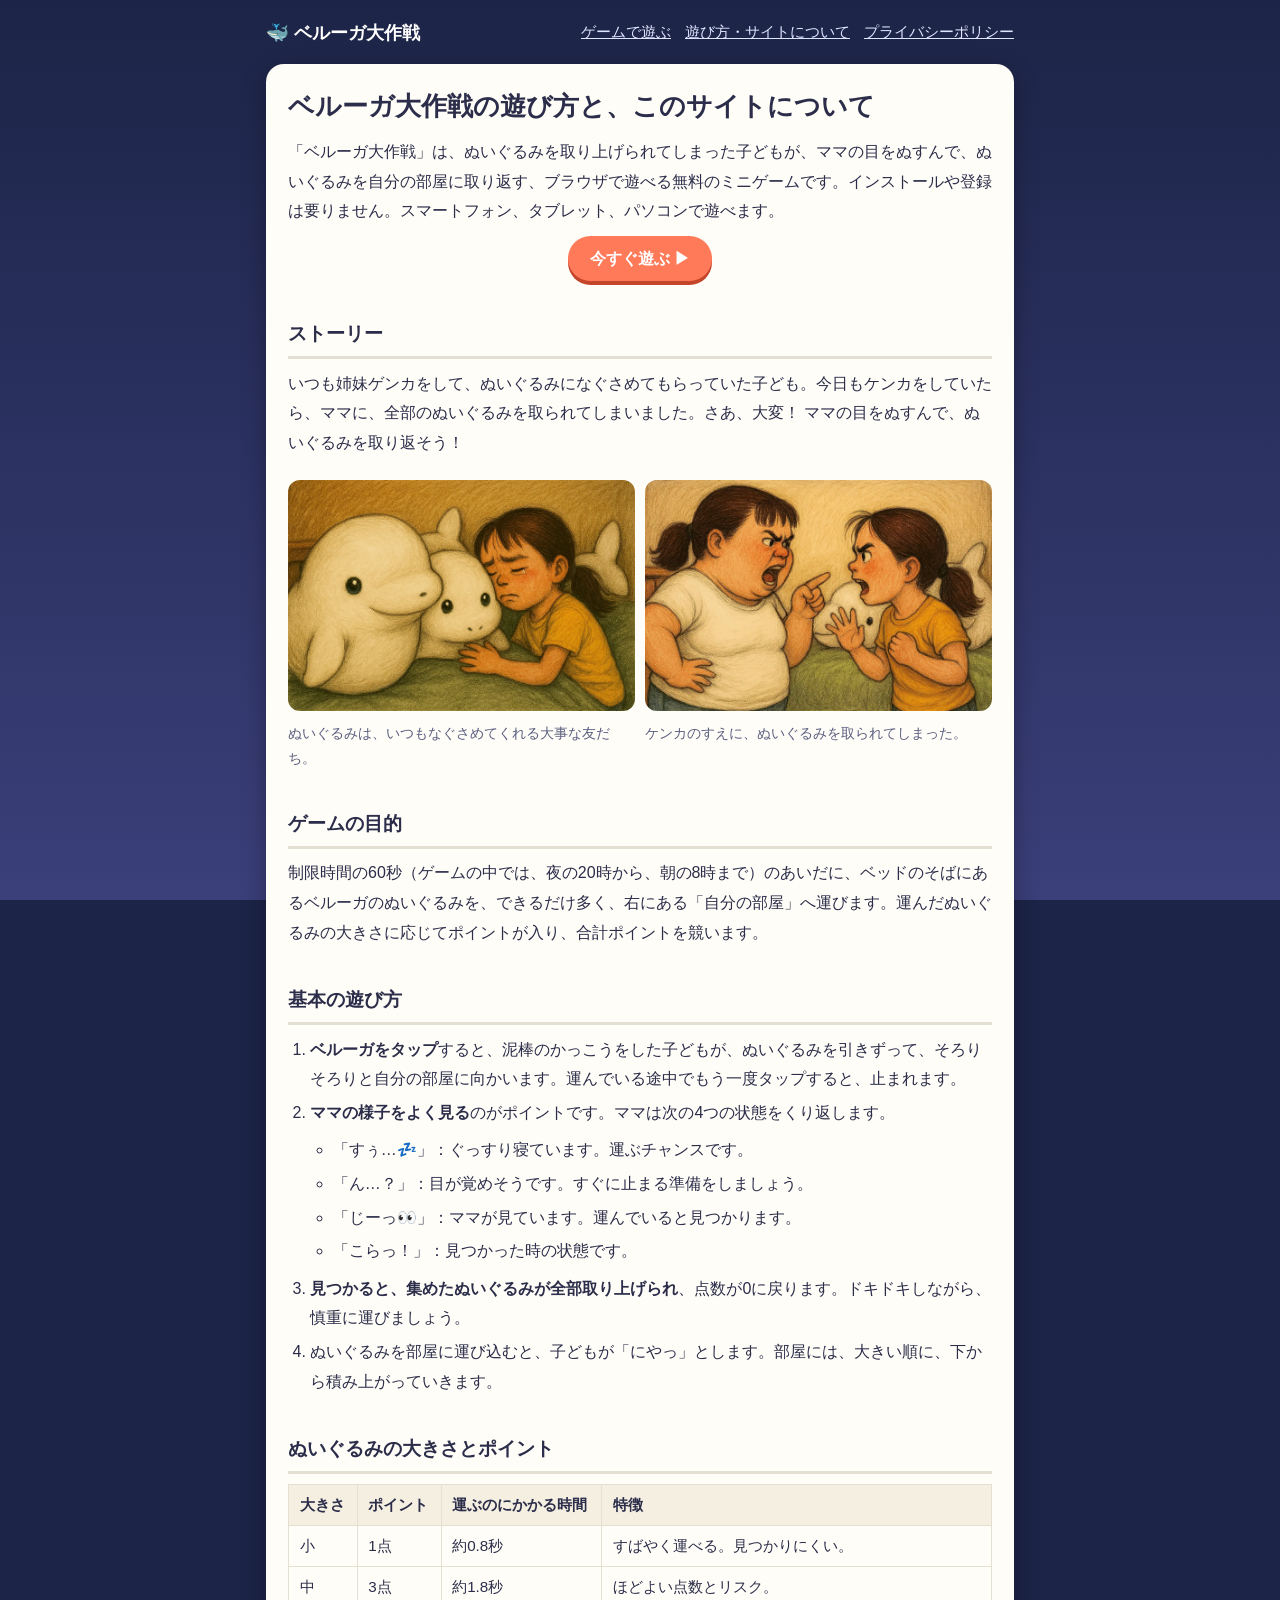
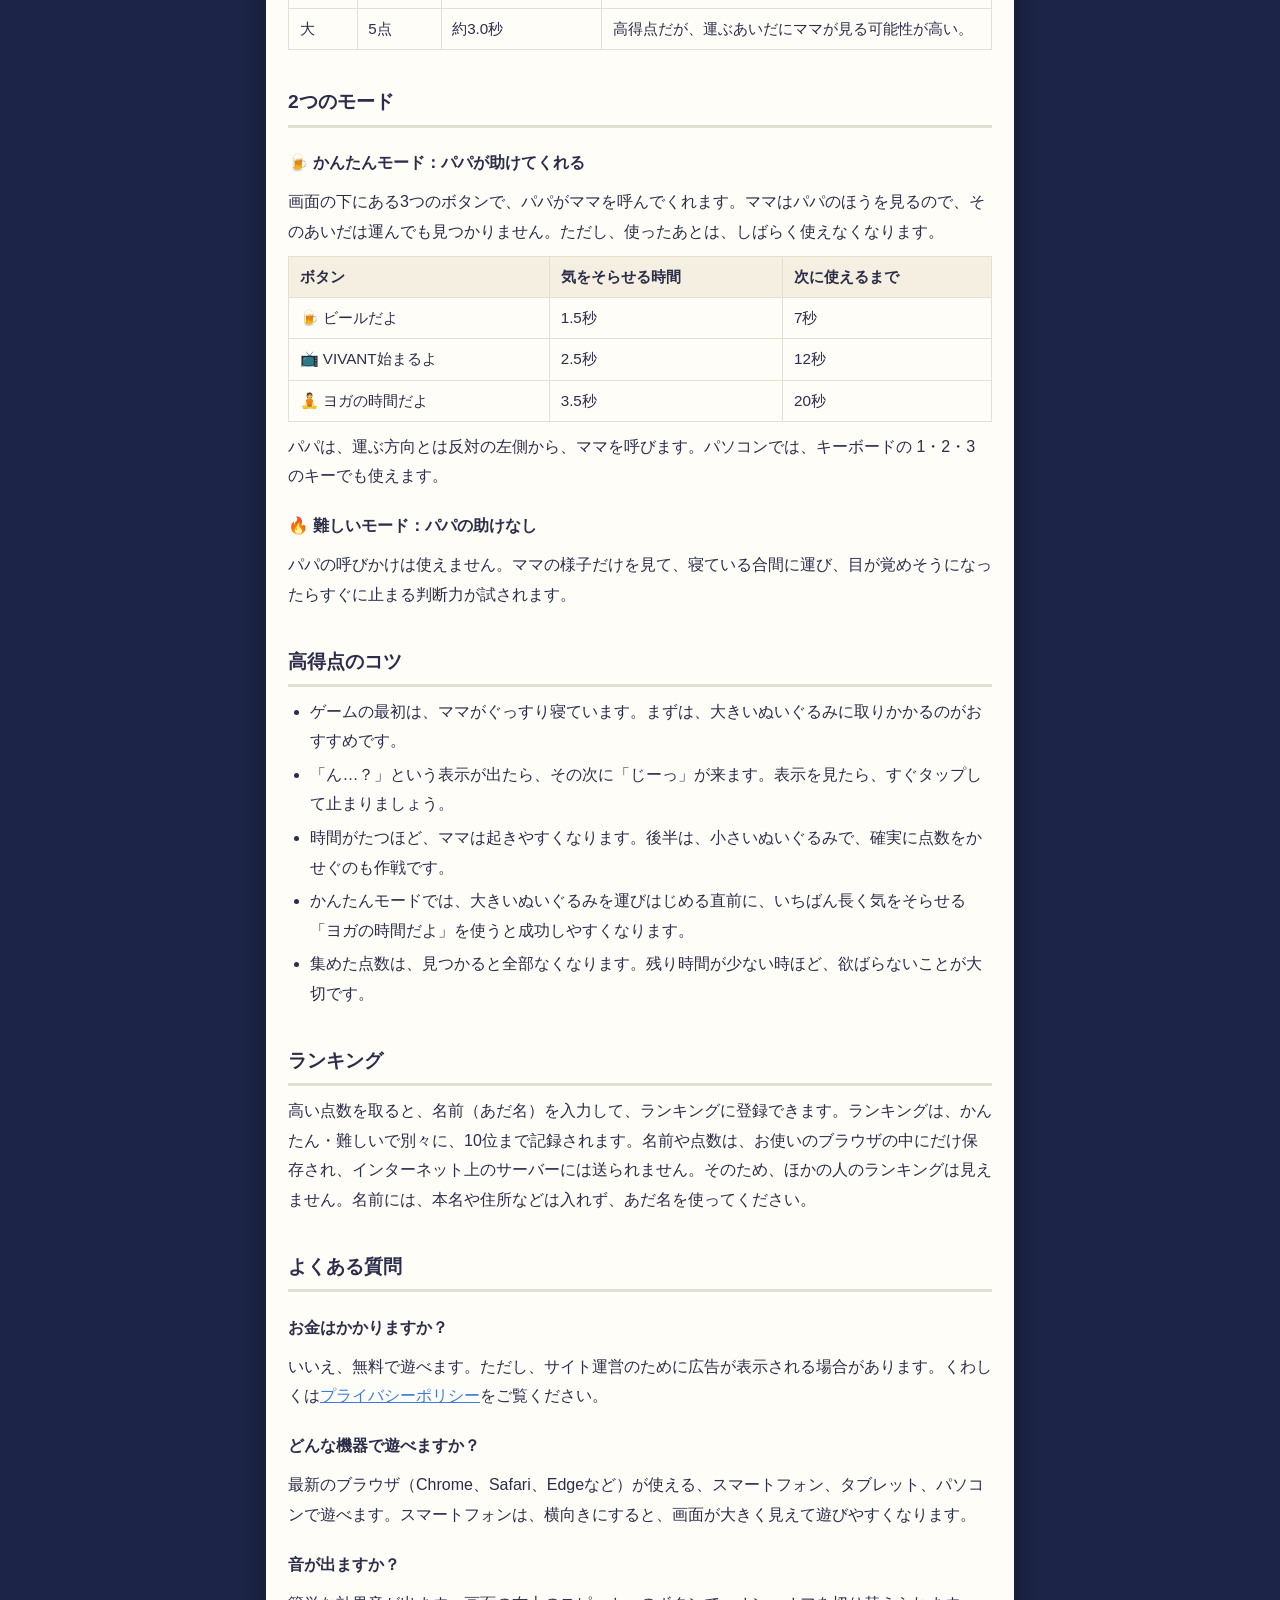
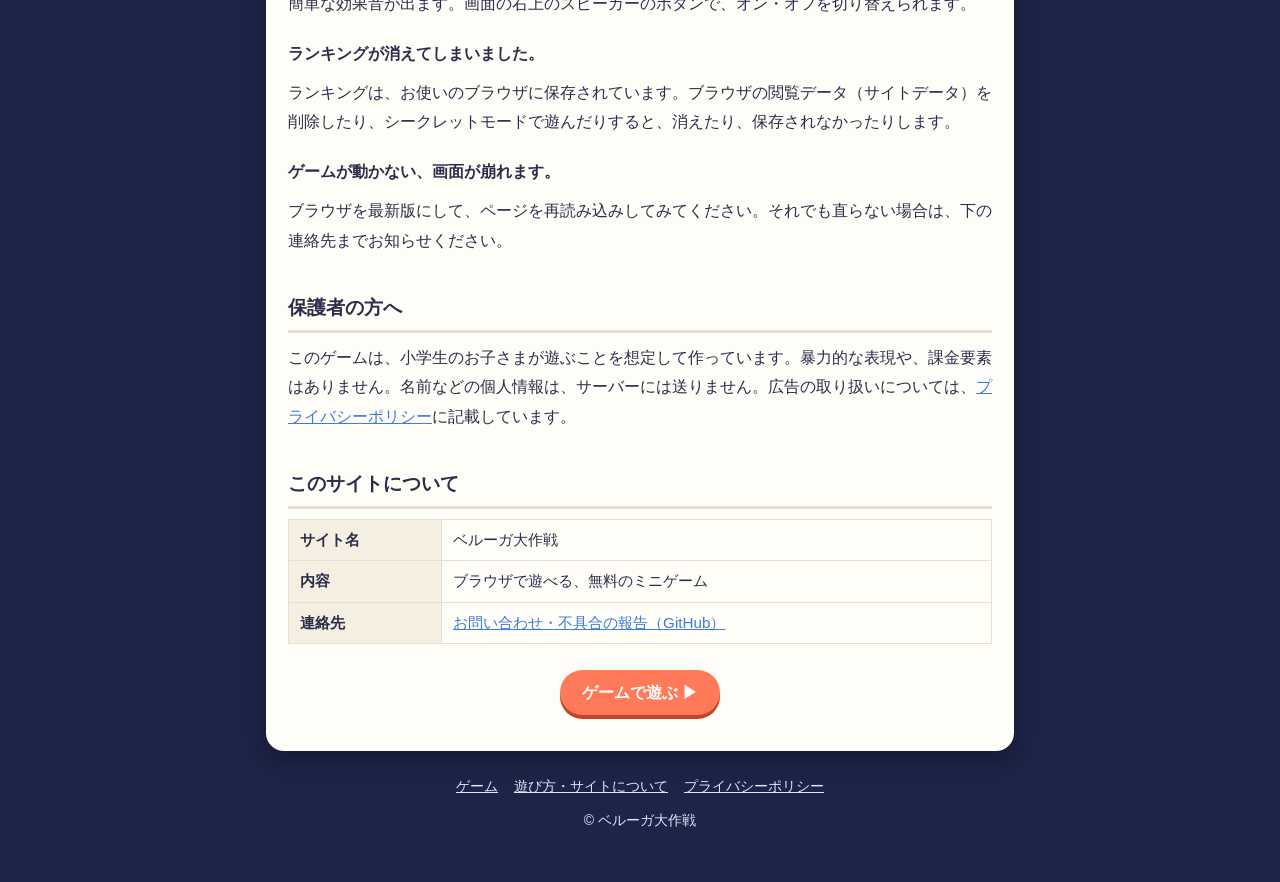
==== about.html @ f71b1b59 "説明ページ・プライバシーポリシー・広告専用枠を追加" ====
<!DOCTYPE html>
<html lang="ja">
<head>
<meta charset="UTF-8">
<meta name="viewport" content="width=device-width, initial-scale=1">
<title>遊び方とサイトについて｜ベルーガ大作戦</title>
<meta name="description" content="ブラウザで遊べる無料ミニゲーム「ベルーガ大作戦」の遊び方、ポイント、攻略のコツ、よくある質問をまとめたページです。">
<link rel="stylesheet" href="site.css">
<script async src="https://pagead2.googlesyndication.com/pagead/js/adsbygoogle.js?client=ca-pub-5731689447517172"
     crossorigin="anonymous"></script>
</head>
<body>
<div class="page">
  <header class="top">
    <a class="logo" href="./">🐳 ベルーガ大作戦</a>
    <nav><a href="./">ゲームで遊ぶ</a><a href="about.html">遊び方・サイトについて</a><a href="privacy.html">プライバシーポリシー</a></nav>
  </header>

  <article>
    <h1>ベルーガ大作戦の遊び方と、このサイトについて</h1>
    <p>「ベルーガ大作戦」は、ぬいぐるみを取り上げられてしまった子どもが、ママの目をぬすんで、ぬいぐるみを自分の部屋に取り返す、ブラウザで遊べる無料のミニゲームです。インストールや登録は要りません。スマートフォン、タブレット、パソコンで遊べます。</p>
    <p style="text-align:center"><a class="play" href="./">今すぐ遊ぶ ▶</a></p>

    <h2>ストーリー</h2>
    <p>いつも姉妹ゲンカをして、ぬいぐるみになぐさめてもらっていた子ども。今日もケンカをしていたら、ママに、全部のぬいぐるみを取られてしまいました。さあ、大変！ ママの目をぬすんで、ぬいぐるみを取り返そう！</p>
    <div class="figs">
      <figure><img class="shot" src="images/opening-belugas.jpg" alt="泣いている女の子に寄りそう、大きさのちがう2つのベルーガのぬいぐるみ" width="1536" height="1024" loading="lazy"><figcaption>ぬいぐるみは、いつもなぐさめてくれる大事な友だち。</figcaption></figure>
      <figure><img class="shot" src="images/opening-fight.jpg" alt="ママと女の子が言い合いをしている場面。後ろにベルーガのぬいぐるみがある" width="1536" height="1024" loading="lazy"><figcaption>ケンカのすえに、ぬいぐるみを取られてしまった。</figcaption></figure>
    </div>

    <h2>ゲームの目的</h2>
    <p>制限時間の60秒（ゲームの中では、夜の20時から、朝の8時まで）のあいだに、ベッドのそばにあるベルーガのぬいぐるみを、できるだけ多く、右にある「自分の部屋」へ運びます。運んだぬいぐるみの大きさに応じてポイントが入り、合計ポイントを競います。</p>

    <h2>基本の遊び方</h2>
    <ol>
      <li><strong>ベルーガをタップ</strong>すると、泥棒のかっこうをした子どもが、ぬいぐるみを引きずって、そろりそろりと自分の部屋に向かいます。運んでいる途中でもう一度タップすると、止まれます。</li>
      <li><strong>ママの様子をよく見る</strong>のがポイントです。ママは次の4つの状態をくり返します。
        <ul>
          <li>「すぅ…💤」：ぐっすり寝ています。運ぶチャンスです。</li>
          <li>「ん…？」：目が覚めそうです。すぐに止まる準備をしましょう。</li>
          <li>「じーっ👀」：ママが見ています。運んでいると見つかります。</li>
          <li>「こらっ！」：見つかった時の状態です。</li>
        </ul>
      </li>
      <li><strong>見つかると、集めたぬいぐるみが全部取り上げられ</strong>、点数が0に戻ります。ドキドキしながら、慎重に運びましょう。</li>
      <li>ぬいぐるみを部屋に運び込むと、子どもが「にやっ」とします。部屋には、大きい順に、下から積み上がっていきます。</li>
    </ol>

    <h2>ぬいぐるみの大きさとポイント</h2>
    <table>
      <tr><th>大きさ</th><th>ポイント</th><th>運ぶのにかかる時間</th><th>特徴</th></tr>
      <tr><td>小</td><td>1点</td><td>約0.8秒</td><td>すばやく運べる。見つかりにくい。</td></tr>
      <tr><td>中</td><td>3点</td><td>約1.8秒</td><td>ほどよい点数とリスク。</td></tr>
      <tr><td>大</td><td>5点</td><td>約3.0秒</td><td>高得点だが、運ぶあいだにママが見る可能性が高い。</td></tr>
    </table>

    <h2>2つのモード</h2>
    <h3>🍺 かんたんモード：パパが助けてくれる</h3>
    <p>画面の下にある3つのボタンで、パパがママを呼んでくれます。ママはパパのほうを見るので、そのあいだは運んでも見つかりません。ただし、使ったあとは、しばらく使えなくなります。</p>
    <table>
      <tr><th>ボタン</th><th>気をそらせる時間</th><th>次に使えるまで</th></tr>
      <tr><td>🍺 ビールだよ</td><td>1.5秒</td><td>7秒</td></tr>
      <tr><td>📺 VIVANT始まるよ</td><td>2.5秒</td><td>12秒</td></tr>
      <tr><td>🧘 ヨガの時間だよ</td><td>3.5秒</td><td>20秒</td></tr>
    </table>
    <p>パパは、運ぶ方向とは反対の左側から、ママを呼びます。パソコンでは、キーボードの 1・2・3 のキーでも使えます。</p>
    <h3>🔥 難しいモード：パパの助けなし</h3>
    <p>パパの呼びかけは使えません。ママの様子だけを見て、寝ている合間に運び、目が覚めそうになったらすぐに止まる判断力が試されます。</p>

    <h2>高得点のコツ</h2>
    <ul>
      <li>ゲームの最初は、ママがぐっすり寝ています。まずは、大きいぬいぐるみに取りかかるのがおすすめです。</li>
      <li>「ん…？」という表示が出たら、その次に「じーっ」が来ます。表示を見たら、すぐタップして止まりましょう。</li>
      <li>時間がたつほど、ママは起きやすくなります。後半は、小さいぬいぐるみで、確実に点数をかせぐのも作戦です。</li>
      <li>かんたんモードでは、大きいぬいぐるみを運びはじめる直前に、いちばん長く気をそらせる「ヨガの時間だよ」を使うと成功しやすくなります。</li>
      <li>集めた点数は、見つかると全部なくなります。残り時間が少ない時ほど、欲ばらないことが大切です。</li>
    </ul>

    <h2>ランキング</h2>
    <p>高い点数を取ると、名前（あだ名）を入力して、ランキングに登録できます。ランキングは、かんたん・難しいで別々に、10位まで記録されます。名前や点数は、お使いのブラウザの中にだけ保存され、インターネット上のサーバーには送られません。そのため、ほかの人のランキングは見えません。名前には、本名や住所などは入れず、あだ名を使ってください。</p>

    <h2>よくある質問</h2>
    <h3>お金はかかりますか？</h3>
    <p>いいえ、無料で遊べます。ただし、サイト運営のために広告が表示される場合があります。くわしくは<a href="privacy.html">プライバシーポリシー</a>をご覧ください。</p>
    <h3>どんな機器で遊べますか？</h3>
    <p>最新のブラウザ（Chrome、Safari、Edgeなど）が使える、スマートフォン、タブレット、パソコンで遊べます。スマートフォンは、横向きにすると、画面が大きく見えて遊びやすくなります。</p>
    <h3>音が出ますか？</h3>
    <p>簡単な効果音が出ます。画面の右上のスピーカーのボタンで、オン・オフを切り替えられます。</p>
    <h3>ランキングが消えてしまいました。</h3>
    <p>ランキングは、お使いのブラウザに保存されています。ブラウザの閲覧データ（サイトデータ）を削除したり、シークレットモードで遊んだりすると、消えたり、保存されなかったりします。</p>
    <h3>ゲームが動かない、画面が崩れます。</h3>
    <p>ブラウザを最新版にして、ページを再読み込みしてみてください。それでも直らない場合は、下の連絡先までお知らせください。</p>

    <h2>保護者の方へ</h2>
    <p>このゲームは、小学生のお子さまが遊ぶことを想定して作っています。暴力的な表現や、課金要素はありません。名前などの個人情報は、サーバーには送りません。広告の取り扱いについては、<a href="privacy.html">プライバシーポリシー</a>に記載しています。</p>

    <h2>このサイトについて</h2>
    <table>
      <tr><th>サイト名</th><td>ベルーガ大作戦</td></tr>
      <tr><th>内容</th><td>ブラウザで遊べる、無料のミニゲーム</td></tr>
      <tr><th>連絡先</th><td><a href="https://github.com/yotarosawaki/beluga-daisakusen/issues" rel="noopener">お問い合わせ・不具合の報告（GitHub）</a></td></tr>
    </table>
    <p style="text-align:center;margin-top:1.6em"><a class="play" href="./">ゲームで遊ぶ ▶</a></p>
  </article>

  <footer>
    <a href="./">ゲーム</a><a href="about.html">遊び方・サイトについて</a><a href="privacy.html">プライバシーポリシー</a>
    <p>© ベルーガ大作戦</p>
  </footer>
</div>
</body>
</html>
---- site.css ----
/* 説明ページ・プライバシーポリシー共通 */
:root{
  --ink:#2b2d4a; --muted:#5b5f80; --card:#fffdf7; --line:#e3dfd2; --accent:#ff7a59; --sky:#3d7bd9; --bg1:#1c2447; --bg2:#3b3f7a;
}
*{box-sizing:border-box}
html{background:var(--bg1)}
body{
  margin:0; min-height:100vh; color:var(--ink);
  background:linear-gradient(var(--bg1),var(--bg2)) fixed;
  font-family:"BIZ UDPGothic","Hiragino Maru Gothic ProN","Yu Gothic UI","Meiryo",sans-serif;
  line-height:1.85;
}
.page{max-width:780px; margin:0 auto; padding:16px 16px 40px}
.top{display:flex; flex-wrap:wrap; gap:8px 16px; align-items:center; justify-content:space-between; color:#fff; margin-bottom:14px}
.top .logo{font-weight:800; font-size:1.15rem; color:#fff; text-decoration:none}
.top nav{display:flex; flex-wrap:wrap; gap:6px 14px; font-size:.92rem}
.top nav a{color:#dfe6ff}
.play{display:inline-block; background:var(--accent); color:#fff !important; font-weight:800; text-decoration:none; padding:8px 22px; border-radius:999px; box-shadow:0 4px 0 #c4452a}
article{background:var(--card); border-radius:18px; padding:22px 22px 26px; box-shadow:0 8px 24px rgba(0,0,0,.3)}
h1{font-size:1.6rem; margin:.1em 0 .5em; line-height:1.4; text-wrap:balance}
h2{font-size:1.2rem; margin:1.8em 0 .5em; padding-bottom:.25em; border-bottom:3px solid var(--line)}
h3{font-size:1.02rem; margin:1.2em 0 .3em}
p{margin:.6em 0}
ul,ol{padding-left:1.4em; margin:.5em 0}
li{margin:.25em 0}
a{color:var(--sky)}
img.shot{display:block; max-width:100%; height:auto; border-radius:12px; margin:.6em 0}
.figs{display:grid; grid-template-columns:repeat(auto-fit,minmax(240px,1fr)); gap:10px; margin:.8em 0}
.figs figure{margin:0}
.figs figcaption{font-size:.85rem; color:var(--muted); margin-top:.2em}
table{border-collapse:collapse; width:100%; margin:.6em 0; font-size:.95rem}
th,td{border:1px solid var(--line); padding:.4em .7em; text-align:left; vertical-align:top}
th{background:#f4efe0}
.note{background:#fff3d6; border-radius:10px; padding:.6em .9em; margin:1em 0; font-size:.95rem}
.meta{color:var(--muted); font-size:.88rem}
footer{color:#dfe6ff; text-align:center; font-size:.88rem; margin-top:22px}
footer a{color:#dfe6ff; margin:0 8px}
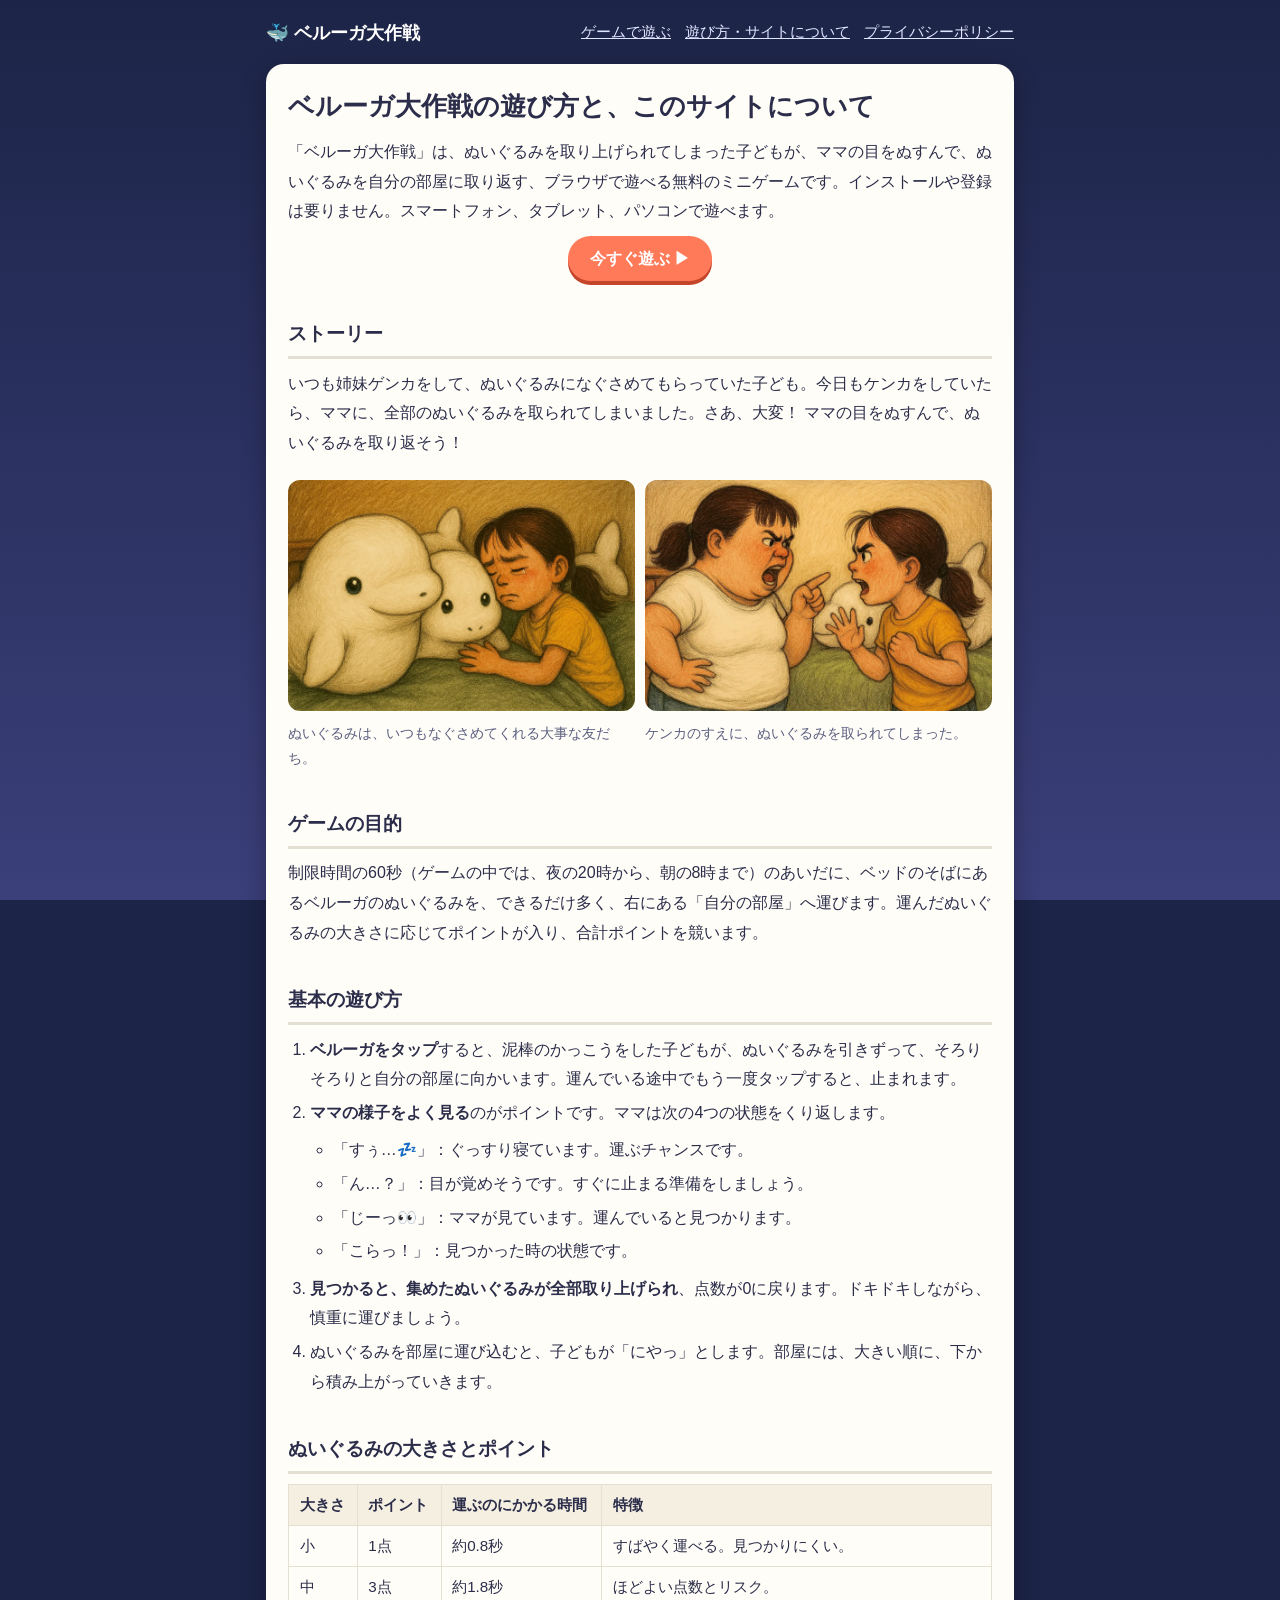
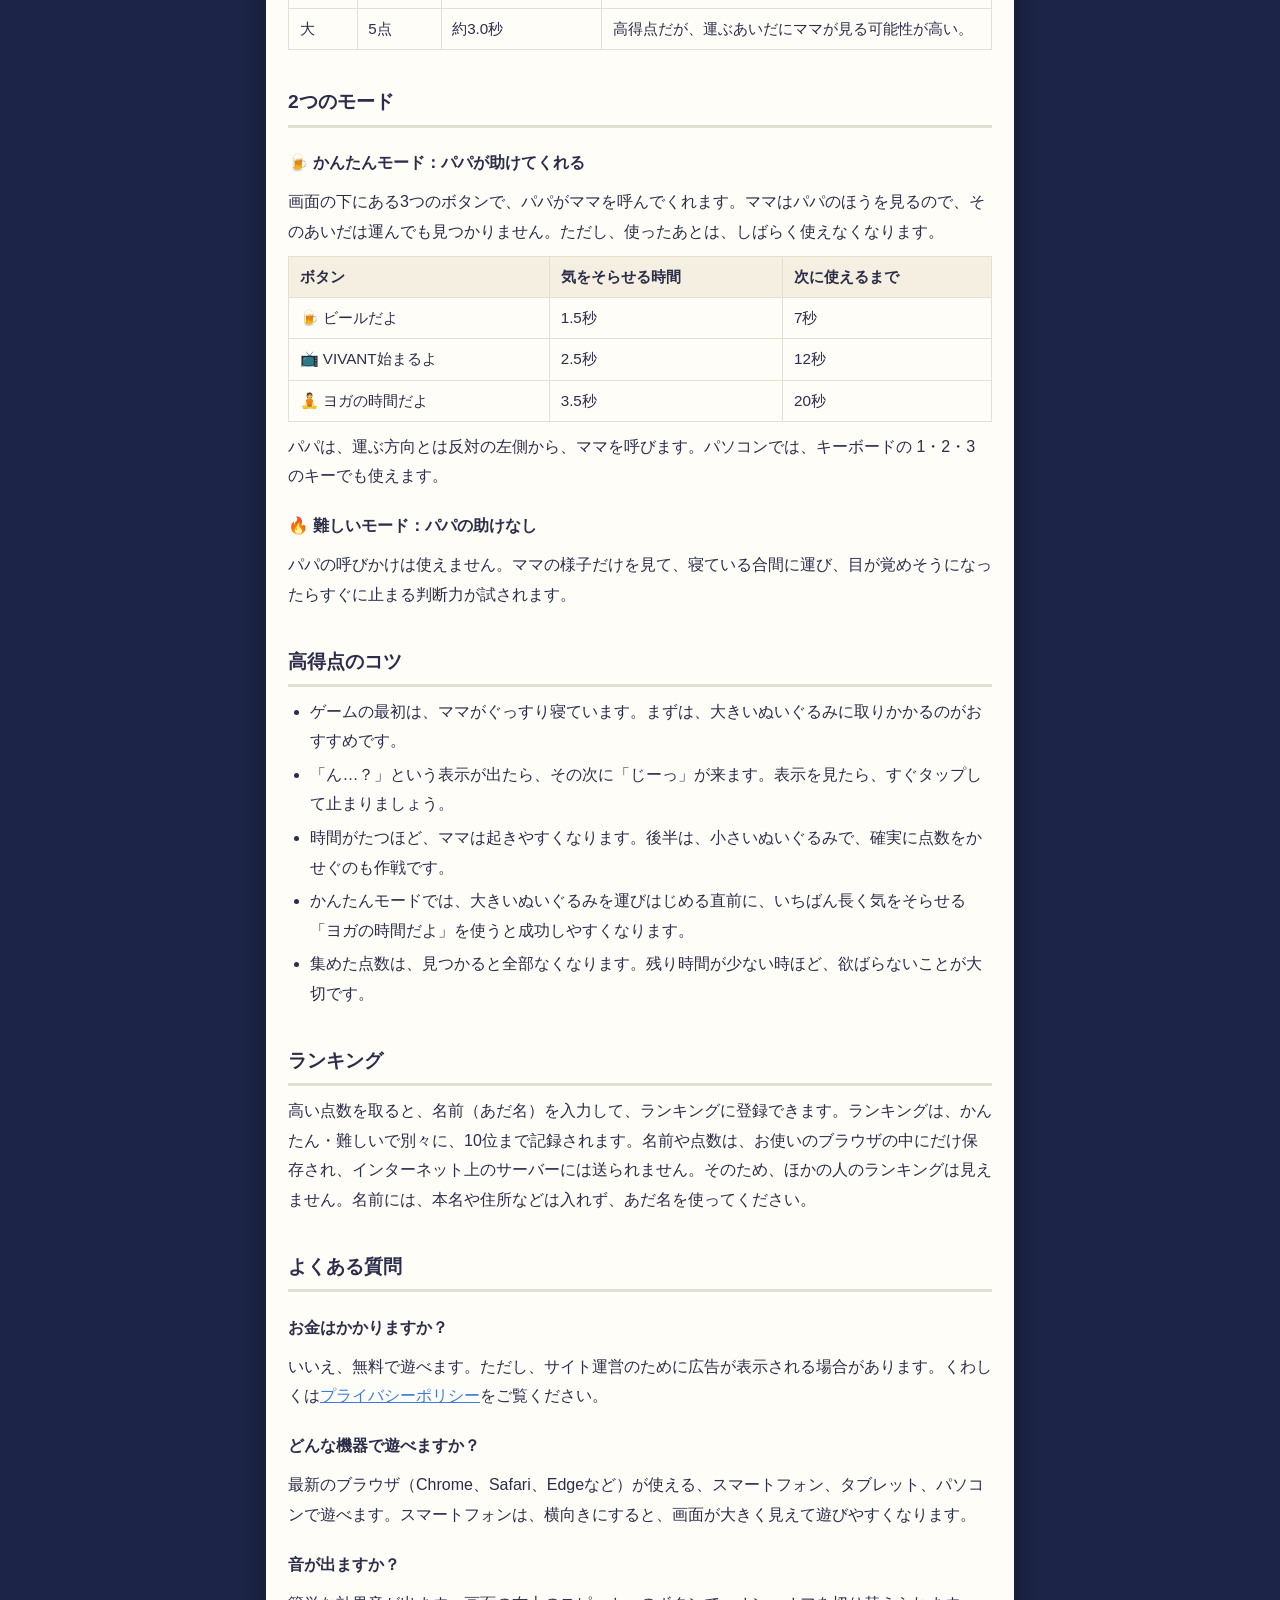
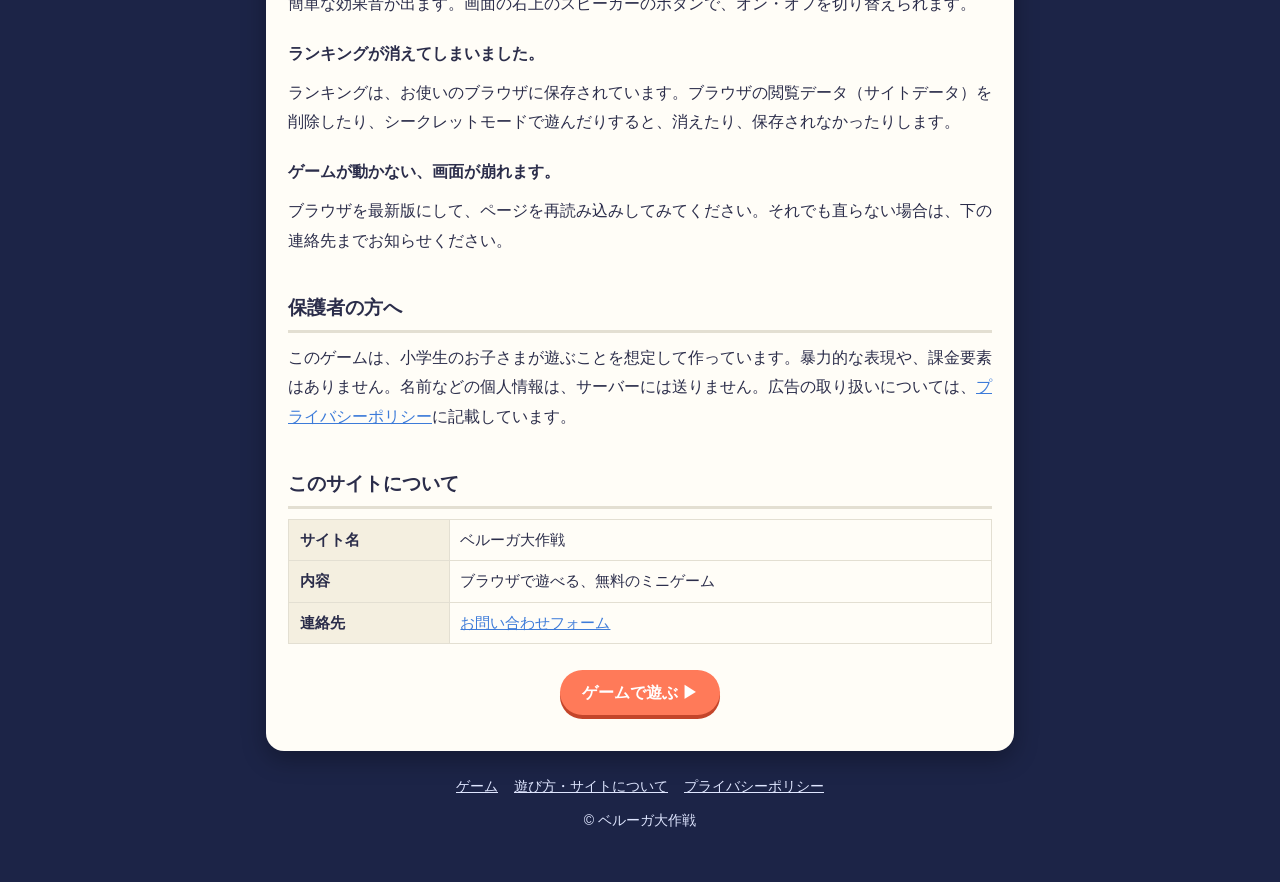
==== commit 8cc99244: "連絡先を問い合わせフォームに変更" ====
--- a/about.html
+++ b/about.html
@@ -98,7 +98,7 @@
     <table>
       <tr><th>サイト名</th><td>ベルーガ大作戦</td></tr>
       <tr><th>内容</th><td>ブラウザで遊べる、無料のミニゲーム</td></tr>
-      <tr><th>連絡先</th><td><a href="https://github.com/yotarosawaki/beluga-daisakusen/issues" rel="noopener">お問い合わせ・不具合の報告（GitHub）</a></td></tr>
+      <tr><th>連絡先</th><td><a href="https://forms.gle/w2dQHhXST99Xj3zj6" rel="noopener">お問い合わせフォーム</a></td></tr>
     </table>
     <p style="text-align:center;margin-top:1.6em"><a class="play" href="./">ゲームで遊ぶ ▶</a></p>
   </article>
